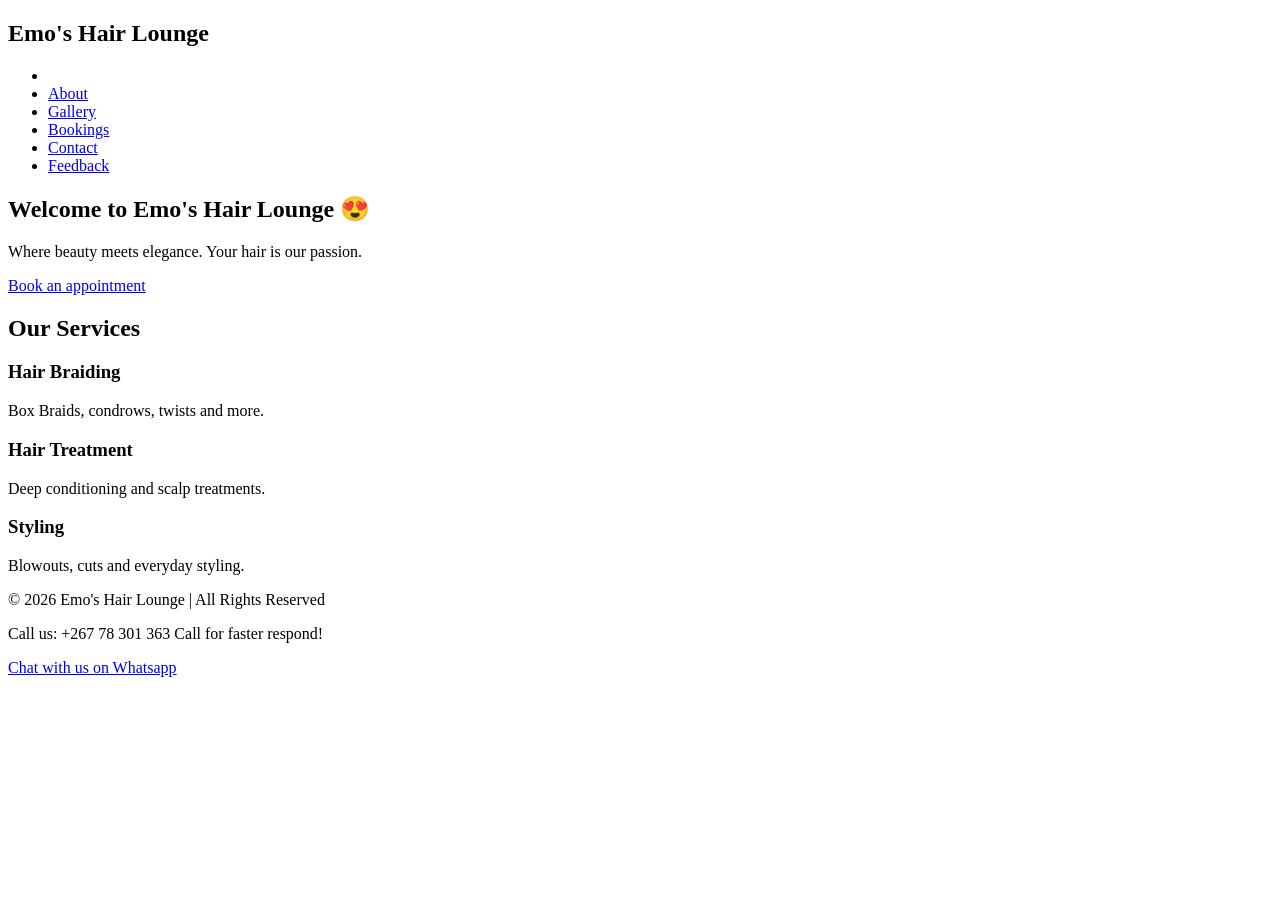
==== index.html @ f6be1819 "completed home home page" ====
<!DOCTYPE html>
<html lang="en">
<head>
    <meta charset="UTF-8">
    <meta name="viewport" content="width=device-width, initial-scale=1.0">
    <title>Emo's Hair Lounge</title>
</head>
<body>
    <nav>
        <h1>Emo's Hair Lounge</h1>
        <ul>
            <Li><a href="index.html"></a></Li>
            <li><a href="about.html">About</a></li>
            <li><a href="gallery.html">Gallery</a></li>
            <li><a href="bookings.html">Bookings</a></li>
            <li><a href="contact.html">Contact</a></li>
            <li><a href="feedback.html">Feedback</a></li>
        </ul>
    </nav>
    <header>
        <h2>Welcome to Emo's Hair Lounge 😍 </h2>
        <p>Where beauty meets elegance. Your hair is our passion.</p>
        <a href="bookings.html">Book an appointment</a>
    </header>
    <section>
        <h2>Our Services</h2>

        <div>
            <h3>Hair Braiding </h3>
            <p>Box Braids, condrows, twists and more.</p>
        </div>

        <div>
            <h3> Hair Treatment</h3>
            <p>Deep conditioning and scalp treatments.</p>
        </div>

        <div>
            <h3>Styling</h3>
            <p>Blowouts, cuts and everyday styling.</p>
        </div>


    </section>
    <footer>
        <p>&copy; 2026 Emo's Hair Lounge | All Rights Reserved</p>
        <p>Call us: +267 78 301 363 Call for faster respond!</p>
        <a href="https://wa.me/26771498210">Chat with us on Whatsapp</a>
    </footer>
</body>
</html>
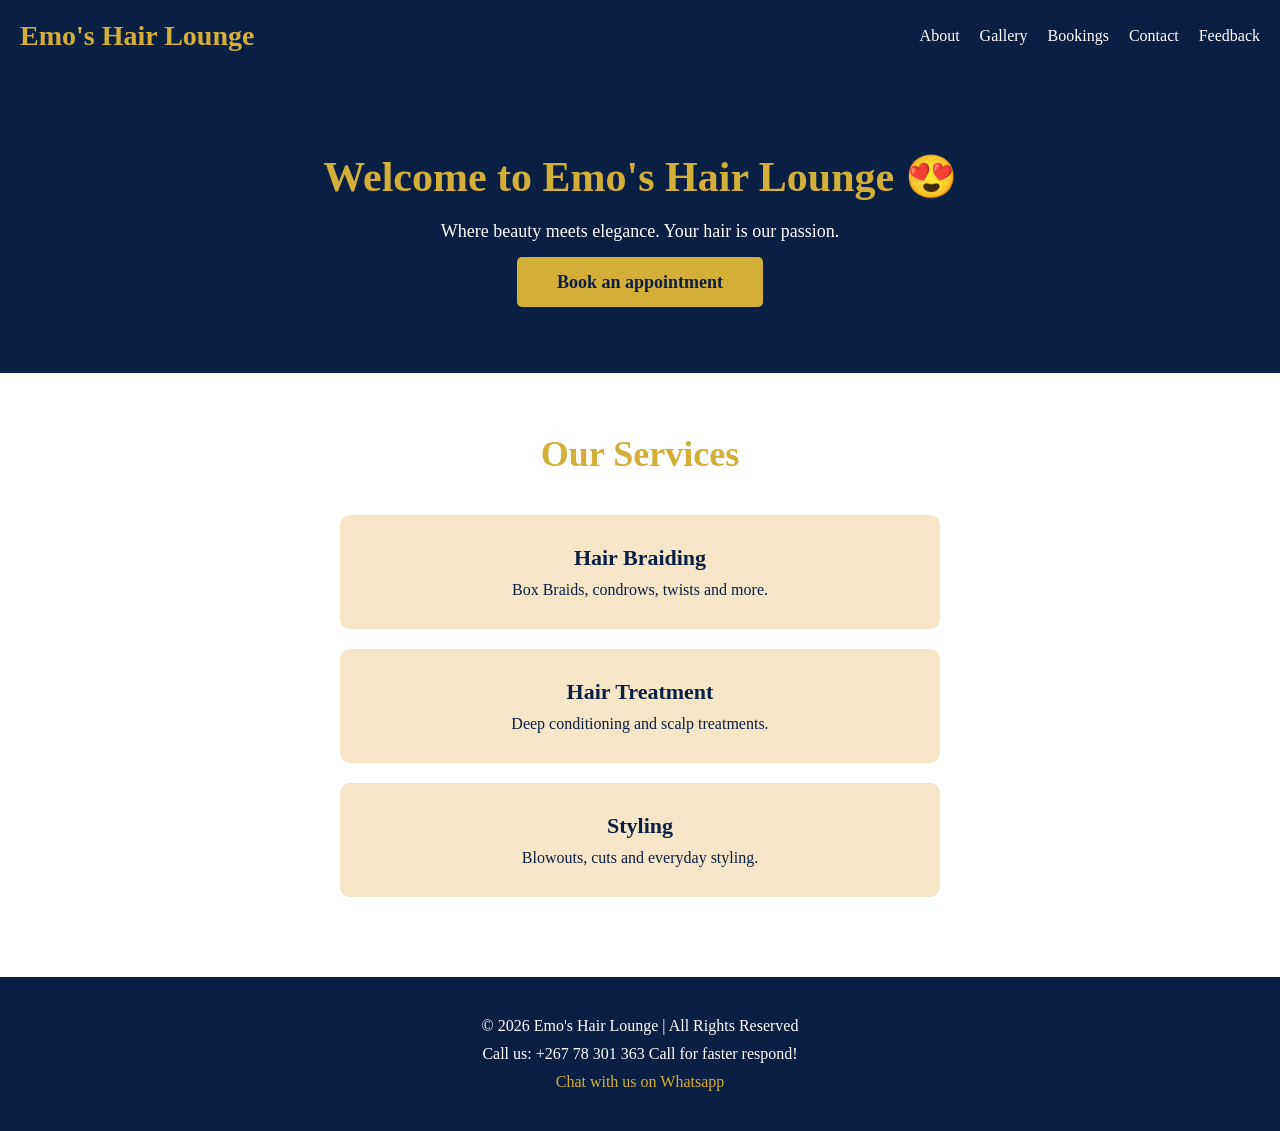
==== commit 1952b657: "styling added" ====
--- a/index.html
+++ b/index.html
@@ -4,6 +4,7 @@
     <meta charset="UTF-8">
     <meta name="viewport" content="width=device-width, initial-scale=1.0">
     <title>Emo's Hair Lounge</title>
+    <link rel="stylesheet" href="style.css">
 </head>
 <body>
     <nav>
--- a/style.css
+++ b/style.css
@@ -0,0 +1,140 @@
+/* General Reset */
+* {
+  margin: 0;
+  padding: 0;
+  box-sizing: border-box;
+  font-family: Georgia, serif;
+}
+
+/* Body */
+body {
+  background-color: #FFFFFF;
+  color: #0A1F44;
+  
+}
+
+/* Navigation */
+nav {
+  background-color: #0A1F44;
+  padding: 20px;
+  display: flex;
+  justify-content: space-between;
+  align-items: center;
+
+}
+
+nav h1 {
+  color: #D4AF37;
+  font-size: 28px;
+}
+
+nav ul {
+  list-style: none;
+  display: flex;
+  gap: 20px;
+}
+
+nav ul li a {
+  color: #FFFFFF;
+  text-decoration: none;
+  font-size: 16px;
+}
+
+nav ul li a:hover {
+  color: #D4AF37;
+}
+
+/* Body spacing */
+body {
+  padding: 0;
+  margin: 0;
+}
+
+/* Header/Hero Section */
+header {
+  background-color: #0A1F44;
+  color: #FFFFFF;
+  text-align: center;
+  padding: 80px 20px;
+}
+
+header h2 {
+  font-size: 42px;
+  color: #D4AF37;
+  margin-bottom: 20px;
+}
+
+header p {
+  font-size: 18px;
+  margin-bottom: 30px;
+}
+
+header a {
+  background-color: #D4AF37;
+  color: #0A1F44;
+  padding: 15px 40px;
+  text-decoration: none;
+  font-size: 18px;
+  border-radius: 5px;
+  font-weight: bold;
+}
+
+header a:hover {
+  background-color: #FFFFFF;
+  color: #0A1F44;
+}
+
+/* Section */
+section {
+  padding: 60px 100px;
+  text-align: center;
+}
+
+section h2 {
+  font-size: 36px;
+  color: #D4AF37;
+  margin-bottom: 40px;
+}
+
+/* Cards */
+div {
+  background-color: #F5E6C8;
+  padding: 30px;
+  margin: 20px auto;
+  border-radius: 10px;
+  max-width: 600px;
+}
+
+div h3 {
+  color: #0A1F44;
+  font-size: 22px;
+  margin-bottom: 10px;
+}
+
+div p {
+  font-size: 16px;
+  color: #0A1F44;
+}
+
+/* Footer */
+footer {
+  background-color: #0A1F44;
+  color: #FFFFFF;
+  text-align: center;
+  padding: 40px 20px;
+}
+
+footer p {
+  margin-bottom: 10px;
+  font-size: 16px;
+}
+
+footer a {
+  color: #D4AF37;
+  text-decoration: none;
+  font-size: 16px;
+}
+
+footer a:hover {
+  color: #FFFFFF;
+}
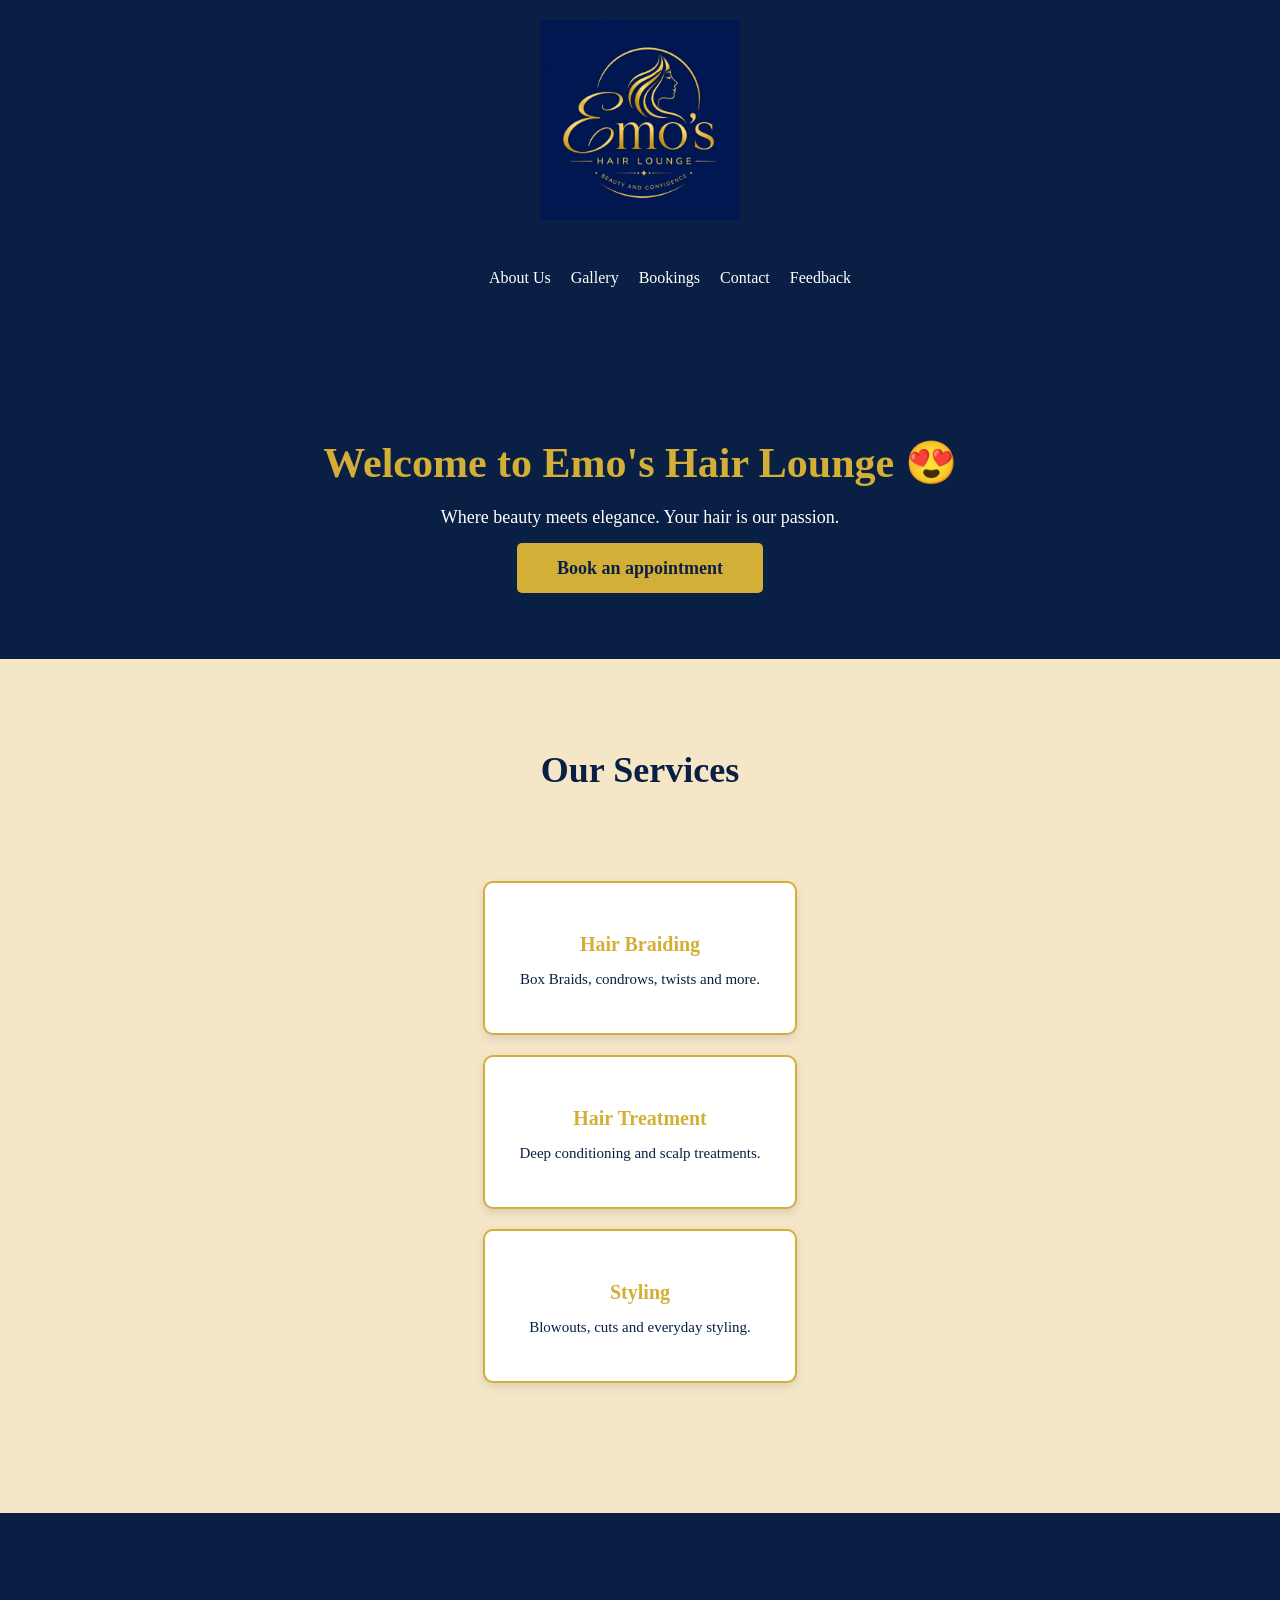
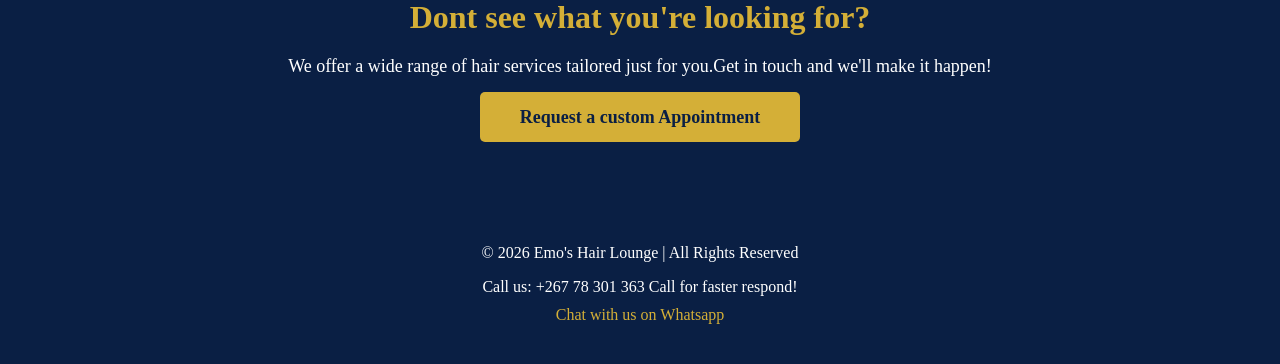
==== commit 645cf7bb: "completed website" ====
--- a/index.html
+++ b/index.html
@@ -8,10 +8,10 @@
 </head>
 <body>
     <nav>
-        <h1>Emo's Hair Lounge</h1>
+        <img src="images/logo.jpeg" alt="Emo's Hair Lounge Logo">"
         <ul>
             <Li><a href="index.html"></a></Li>
-            <li><a href="about.html">About</a></li>
+            <li><a href="about.html">About Us</a></li>
             <li><a href="gallery.html">Gallery</a></li>
             <li><a href="bookings.html">Bookings</a></li>
             <li><a href="contact.html">Contact</a></li>
@@ -23,26 +23,34 @@
         <p>Where beauty meets elegance. Your hair is our passion.</p>
         <a href="bookings.html">Book an appointment</a>
     </header>
-    <section>
+    <section class="services">
         <h2>Our Services</h2>
+    <div class="service-grid">
 
-        <div>
+        <div class="service-card">
             <h3>Hair Braiding </h3>
             <p>Box Braids, condrows, twists and more.</p>
         </div>
 
-        <div>
-            <h3> Hair Treatment</h3>
+        <div class="service-card">
+            <h3>Hair Treatment</h3>
             <p>Deep conditioning and scalp treatments.</p>
         </div>
 
-        <div>
+        <div class="service-card">
             <h3>Styling</h3>
             <p>Blowouts, cuts and everyday styling.</p>
         </div>
 
+       </div>
+    </section>
 
+   <section class="custom">
+    <h2>Dont see what you're looking for?</h2>
+    <p>We offer a wide range of hair services  tailored just for you.Get in touch and we'll make it happen!</p>
+    <a href="bookings.html">Request a custom Appointment</a>
     </section>
+
     <footer>
         <p>&copy; 2026 Emo's Hair Lounge | All Rights Reserved</p>
         <p>Call us: +267 78 301 363 Call for faster respond!</p>
--- a/style.css
+++ b/style.css
@@ -1,10 +1,45 @@
-/* General Reset */
-* {
-  margin: 0;
-  padding: 0;
-  box-sizing: border-box;
-  font-family: Georgia, serif;
-}
+/* Gallery */
+.gallery {
+  padding: 60px 20px;
+  text-align: center;
+  background-color: #0A1F44;
+}
+
+.gallery h2 {
+  font-size: 36px;
+  color: #D4AF37;
+  margin-bottom: 40px;
+}
+
+.gallery-grid {
+  display: flex;
+  flex-wrap: wrap;
+  justify-content: center;
+  align-items: center;
+  gap: 15px;
+  max-width: 1200px;
+  margin: 0 auto;
+}
+
+.gallery-card {
+  width: 300px;
+  height: 300px;
+  overflow: hidden;
+  border-radius: 10px;
+  box-shadow: 0 4px 10px rgba(0,0,0,0.2);
+}
+
+.gallery-card img {
+  width: 100%;
+  height: 100%;
+  object-fit: cover;
+  transition: transform 0.3s ease;
+}
+
+.gallery-card img:hover {
+  transform: scale(1.05);
+}
+
 
 /* Body */
 body {
@@ -18,20 +53,25 @@
   background-color: #0A1F44;
   padding: 20px;
   display: flex;
-  justify-content: space-between;
+  flex-direction: column;
   align-items: center;
-
-}
-
-nav h1 {
-  color: #D4AF37;
-  font-size: 28px;
-}
+  text-align: center;
+
+}
+
+nav img {
+  height: 120px;
+  width: auto;
+  margin-bottom: 15px;
+}
+
 
 nav ul {
   list-style: none;
   display: flex;
   gap: 20px;
+  flex-wrap: wrap
+  justify-content: center;
 }
 
 nav ul li a {
@@ -137,4 +177,198 @@
 
 footer a:hover {
   color: #FFFFFF;
+}
+
+/* Contact Page */
+section div h3 {
+  color: #0A1F44;
+  font-size: 20px;
+  margin-bottom: 10px;
+}
+
+section div a {
+  color: #D4AF37;
+  text-decoration: none;
+  font-size: 16px;
+  font-weight: bold;
+}
+
+section div a:hover {
+  color: #0A1F44;
+}
+
+/* Feedback Page */
+form {
+  max-width: 600px;
+  margin: 0 auto;
+  text-align: left;
+}
+
+form label {
+  font-size: 16px;
+  font-weight: bold;
+  color: #0A1F44;
+  display: block;
+  margin-bottom: 5px;
+}
+
+form input,
+form select,
+form textarea {
+  width: 100%;
+  padding: 12px;
+  border: 2px solid #0A1F44;
+  border-radius: 5px;
+  font-size: 16px;
+  background-color: #F5E6C8;
+  color: #0A1F44;
+}
+
+form input:focus,
+form select:focus,
+form textarea:focus {
+  outline: none;
+  border-color: #D4AF37;
+  background-color: #FFFFFF;
+}
+
+form button {
+  background-color: #D4AF37;
+  color: #0A1F44;
+  padding: 15px 40px;
+  border: none;
+  border-radius: 5px;
+  font-size: 18px;
+  font-weight: bold;
+  cursor: pointer;
+  width: 100%;
+}
+
+form button:hover {
+  background-color: #0A1F44;
+  color: #FFFFFF;
+}
+
+/* Home Page - Services Section */
+.services {
+  background-color: #F5E6C8;
+  padding: 60px 100px;
+  text-align: center;
+}
+
+.services h2 {
+  font-size: 36px;
+  color: #0A1F44;
+  margin-bottom: 40px;
+}
+
+.services-grid {
+  display: flex;
+  flex-wrap: wrap;
+  justify-content: center;
+  gap: 30px;
+}
+
+.service-card {
+  background-color: #FFFFFF;
+  border: 2px solid #D4AF37;
+  border-radius: 10px;
+  padding: 30px;
+  width: 250px;
+  box-shadow: 0 4px 10px rgba(0,0,0,0.1);
+}
+
+.service-card h3 {
+  color: #D4AF37;
+  font-size: 20px;
+  margin-bottom: 10px;
+}
+
+.service-card p {
+  color: #0A1F44;
+  font-size: 15px;
+}
+
+/* Custom Appointment Section */
+.custom {
+  background-color: #0A1F44;
+  text-align: center;
+  padding: 60px 20px;
+}
+
+.custom h2 {
+  color: #D4AF37;
+  font-size: 32px;
+  margin-bottom: 20px;
+}
+
+.custom p {
+  color: #FFFFFF;
+  font-size: 18px;
+  margin-bottom: 30px;
+}
+
+.custom a {
+  background-color: #D4AF37;
+  color: #0A1F44;
+  padding: 15px 40px;
+  text-decoration: none;
+  font-size: 18px;
+  border-radius: 5px;
+  font-weight: bold;
+}
+
+.custom a:hover {
+  background-color: #FFFFFF;
+  color: #0A1F44;
+}
+
+nav img {
+  height: 70px;
+  width: auto;
+}
+
+nav img {
+  height: 200px;
+  width: auto;
+}
+
+/* Gallery */
+.gallery {
+  padding: 60px 20px;
+  text-align: center;
+  background-color: #0A1F44;
+}
+
+.gallery h2 {
+  font-size: 36px;
+  color: #D4AF37;
+  margin-bottom: 40px;
+}
+
+.gallery-grid {
+  display: flex;
+  flex-wrap: wrap;
+  justify-content: center;
+  gap: 10px;
+}
+
+.gallery-card {
+  width: calc(50% - 10px);
+  height: 400px;
+  overflow: hidden;
+  border-radius: 10px;
+  border: 3px solid #D4AF37;
+  box-shadow: 0 4px 10px rgba(0,0,0,0.2);
+}
+
+.gallery-card img {
+  width: 100%;
+  height: 100%;
+  object-fit: cover;
+  transition: transform 0.3s ease;
+}
+
+.gallery-card img:hover {
+  transform: scale(1.05);
 }
